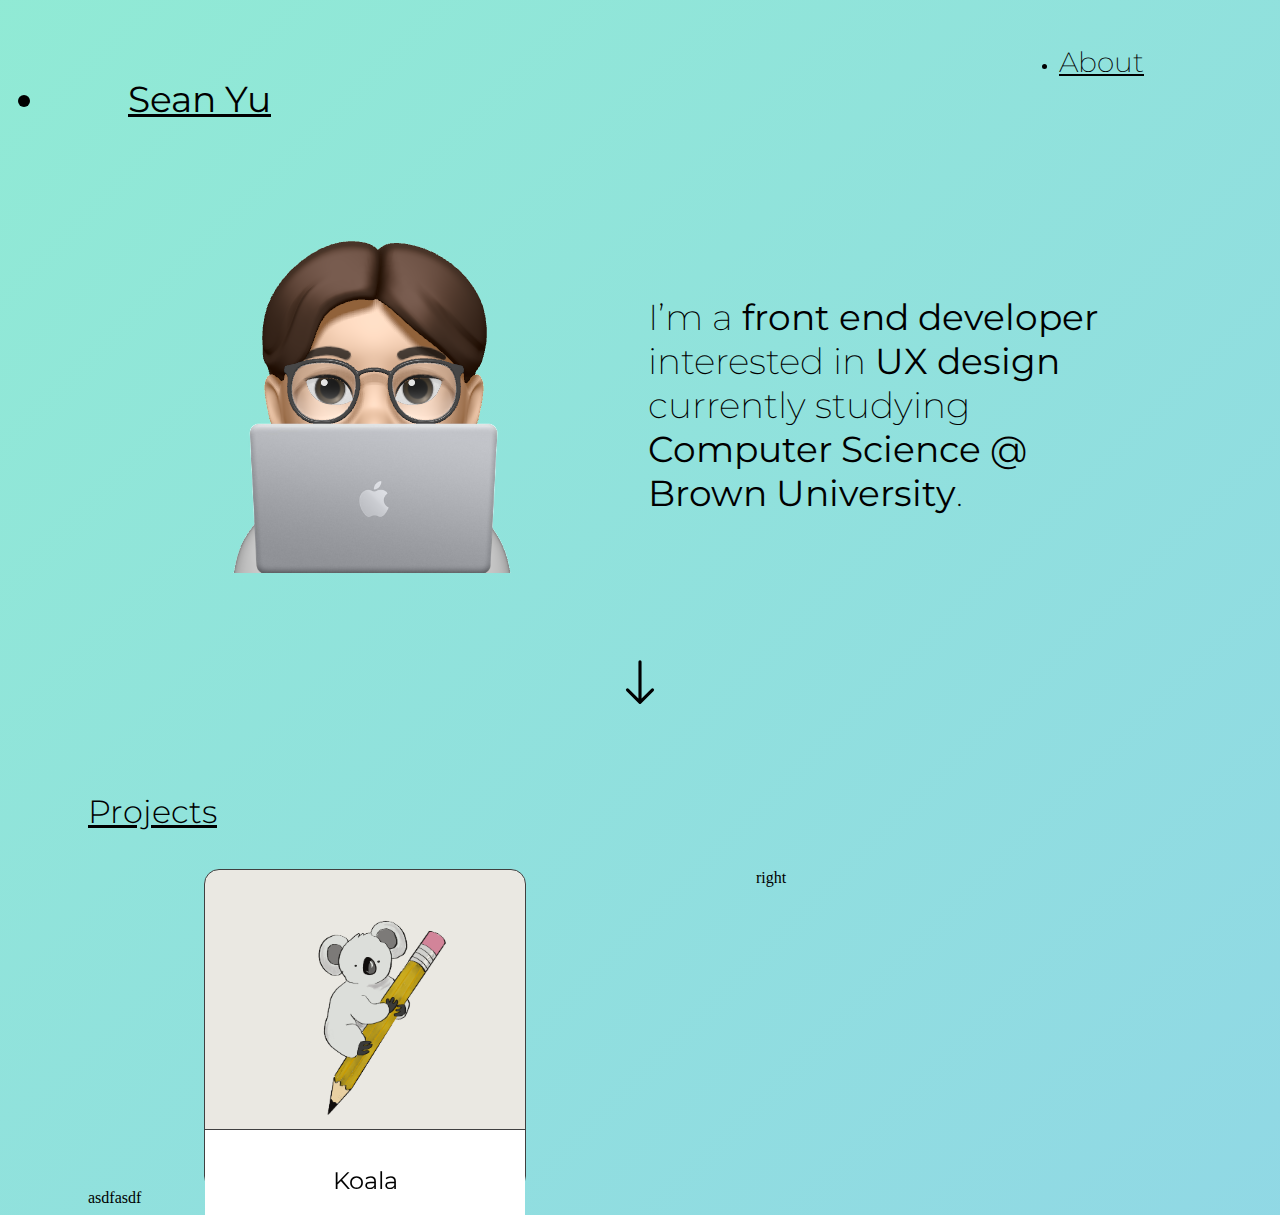
==== index.html @ 19f8ed4d "Add files via upload" ====
<!doctype html>
<html lang="en">
  <head>
    <meta charset="utf-8">
    <link rel="stylesheet" href="style.css">
    <meta name="viewport" content="width=device-width, initial-scale=1">
    <title>Sean Yu</title>
    <link rel="icon" type="image/x-icon" href="assets/realmoji.png">
    <link rel="preconnect" href="https://fonts.googleapis.com"><link rel="preconnect" href="https://fonts.gstatic.com" crossorigin><link href="https://fonts.googleapis.com/css2?family=Montserrat+Alternates:ital,wght@0,100;0,300;0,600;0,700;1,300&family=Montserrat:ital,wght@0,100;0,200;0,300;0,400;0,500;0,600;0,700;1,200;1,300;1,400;1,500;1,600;1,700&display=swap" rel="stylesheet">
    <link href="https://cdn.jsdelivr.net/npm/bootstrap@5.2.3/dist/css/bootstrap.min.css" rel="stylesheet" integrity="sha384-rbsA2VBKQhggwzxH7pPCaAqO46MgnOM80zW1RWuH61DGLwZJEdK2Kadq2F9CUG65" crossorigin="anonymous">
  </head>
  <body>
    <div class = "top">
      <ul class="nav">
        <li class="navbar-brand">
          <a class="nav-link" aria-current="page" href="#" style = "font-size: 36px; color:black; padding-left: 0;"><u>Sean Yu</u></a>
        </li>
        <div class = "nav-right">
          <li class="nav-item">
            <a class="nav-link" href="#" style = "font-size: 28px; color:black; ">About</a>
          </li>
        </div>
      </ul>
      <div class="grid">
        <div class="left-col">
          <div class = "pic-box">
            <img src = assets/realmoji.png>
          </div>
        </div>
        <div class = "right-col">
          <div class = "textbox" style = "font-size: 36px;">
            I’m a <strong>front end developer</strong> interested 
            in <strong>UX design</strong> currently studying <strong>Computer Science 
             @ Brown University</strong>.
          </div>
        </div>
      </div>
      <div class="arrow-div">
     
        <svg xmlns="http://www.w3.org/2000/svg" width="50" height="50" fill="currentColor" class="bi bi-arrow-down" viewBox="0 0 16 16">
          <path fill-rule="evenodd" d="M8 1a.5.5 0 0 1 .5.5v11.793l3.146-3.147a.5.5 0 0 1 .708.708l-4 4a.5.5 0 0 1-.708 0l-4-4a.5.5 0 0 1 .708-.708L7.5 13.293V1.5A.5.5 0 0 1 8 1z"/>
        </svg>

      </div>

    </div>
    

    <div class = "middle">
      <h1 style = "font-weight: 300;"><u>Projects</u></h1>

    <div class = "grid-small">
      <div class = "row1">
        
        <a href = "#">
          <div class="flip-card">
            <div class="flip-card-inner">
              <div class="flip-card-front">
                <img class = "koala"src = assets/koala3.png>
                <div class = "caption"> 
                  <h2 style = "font-weight: 300;"><strong>Koala</strong></h2>
                </div>
              </div>
              <div class="flip-card-back">
                <div class = "back-content">
                  <h1 style = "font-weight: 300;">Koala</h1>
                  <p>A mock-up for an innovative solution for zoom-fatigued students</p>
                  <li>UI/UX Design</li>
                  <li>User Testing</li>
                </div>
              </div>
            </div>
          </div>
        </a>
        
        <div class = "small-right">
          right
        </div>
      </div>
      asdfasdf
    </div>

    </div>
    
    <script src="https://cdn.jsdelivr.net/npm/bootstrap@5.2.3/dist/js/bootstrap.bundle.min.js" integrity="sha384-kenU1KFdBIe4zVF0s0G1M5b4hcpxyD9F7jL+jjXkk+Q2h455rYXK/7HAuoJl+0I4" crossorigin="anonymous"></script>
  </body>
</html>
---- style.css ----
body{
      background: linear-gradient(-45deg, rgb(238, 119, 82, 0.5), rgb(231, 60, 126, 0.5), rgb(35, 166, 213, 0.5),rgb(35, 213, 171, 0.5));
      background-size: 400% 400%;
      animation: gradient 15s ease infinite;
      padding-bottom:0;
      
  }
  h1 {
    font-family: 'Montserrat', sans-serif;
    font-weight: 200;
  }
  h2{
    font-family: 'Montserrat', sans-serif;
    font-weight: 200;
  }
  .top{
    /* height: 100vh; */
  }
  
  /* gradient created by Alison Quaglia at 
  https://www.sliderrevolution.com/resources/css-animated-background/ */
  @keyframes gradient {
      0% {
          background-position: 0% 50%;
      }
      50% {
          background-position: 100% 50%;
      }
      100% {
          background-position: 0% 50%;
      }
  }
.nav{
    padding-top: 1.8rem;
    display: flex;
    justify-content: space-between;
    /* border-bottom: 1px solid rgba(64, 64, 64, 0.2); */
}
.nav-right {
    display: flex;
    padding-right: 5rem;
    
}
.container-fluid{
    padding-top: 2rem;
}
.navbar-brand {
    font-family:  'Montserrat', sans-serif;
    font-size: 36px;
    padding-left: 5rem;
    padding-top: 2rem;
    font-weight: 400;
}
.nav-item {
    font-family:  'Montserrat', sans-serif;
    padding-right: 3rem;
    font-weight: 200;
}
.grid {
    display: flex;
    flex-direction: row;
    padding-top: 1rem;

}
.left-col{
    display: flex;
    width: 45vw;
    justify-content: flex-end;
    align-items: center;

}
.pic-box{
    padding-right:0rem;
}
.right-col{
    width: 50vw;
    display: flex;
    flex-direction: row;
    justify-content: start;
    align-items: center;

}
.textbox {
    width: 37vw;
    font-family: 'Montserrat', sans-serif;
    padding-top: 5rem;
    font-weight: 200;
    padding-left: 4rem;
}
.arrow-div {
    padding-top: 5rem;
    padding-bottom: 2rem;
    display: flex;
    justify-content: center;
}

.middle{
    padding-top: 2rem;
    padding-right: 5rem;
    padding-left: 5rem;
    
    transition: background 2s linear;
}

.middle:hover{
    background: white;
}
.grid-small{

    padding-top: 1rem;

}
.row1 {
    display: flex;
    flex-direction: row;
    justify-content: space-around;
}

.small-left{
    display: flex;
    flex-direction: column;
    justify-content: center;
    align-items: center;
    width: 30rem;
    border: 1px solid rgba(64, 64, 64);
    border-radius: 15px;
    background-color: rgba(234, 232, 226 );
    outline:1px black;
}
.koala{
    
    width: 90%
    
}
.caption{
    border-top: 1px solid rgba(64, 64, 64);
    padding-top: 1rem;;
    width: 100%;
    display: flex;
    justify-content: center;
    background-color: white;
}
.small-right{
    width: 20rem;
    height: 20rem;
    outline: 1px black
}
/* The flip card container - set the width and height to whatever you want. We have added the border property to demonstrate that the flip itself goes out of the box on hover (remove perspective if you don't want the 3D effect */
.flip-card {
    border-radius: 15px;
    background-color: rgba(234, 232, 226 );
    background-color: transparent;
    width: 20rem;
    height: 20rem;
    /* border: 1px solid #f1f1f1; */
    perspective: 1000px; /* Remove this if you don't want the 3D effect */
  }
  
  /* This container is needed to position the front and back side */
  .flip-card-inner {
    position: relative;
    width: 100%;
    height: 100%;
    text-align: center;
    transition: transform 0.8s;
    transform-style: preserve-3d;
  }
  
  /* Do an horizontal flip when you move the mouse over the flip box container */
  .flip-card:hover .flip-card-inner {
    transform: rotateY(180deg);
  }
  
  /* Position the front and back side */
  .flip-card-front, .flip-card-back {
    border-radius: 15px;
    border: 1px solid rgba(64, 64, 64);
    position: absolute;
    width: 100%;
    height: 100%;
    -webkit-backface-visibility: hidden; /* Safari */
    backface-visibility: hidden;
  }
  
  /* Style the front side (fallback if image is missing) */
  .flip-card-front {
    background-color: rgba(234, 232, 226 );
    color: black;
  }
  
  /* Style the back side */
  .flip-card-back {
    color: black;
    background-color: rgba(234, 232, 226 );
    transform: rotateY(180deg);
    display: flex;
    flex-direction: column;
    text-align: left;
  }
  .back-content{
    padding: 2rem;;
  }
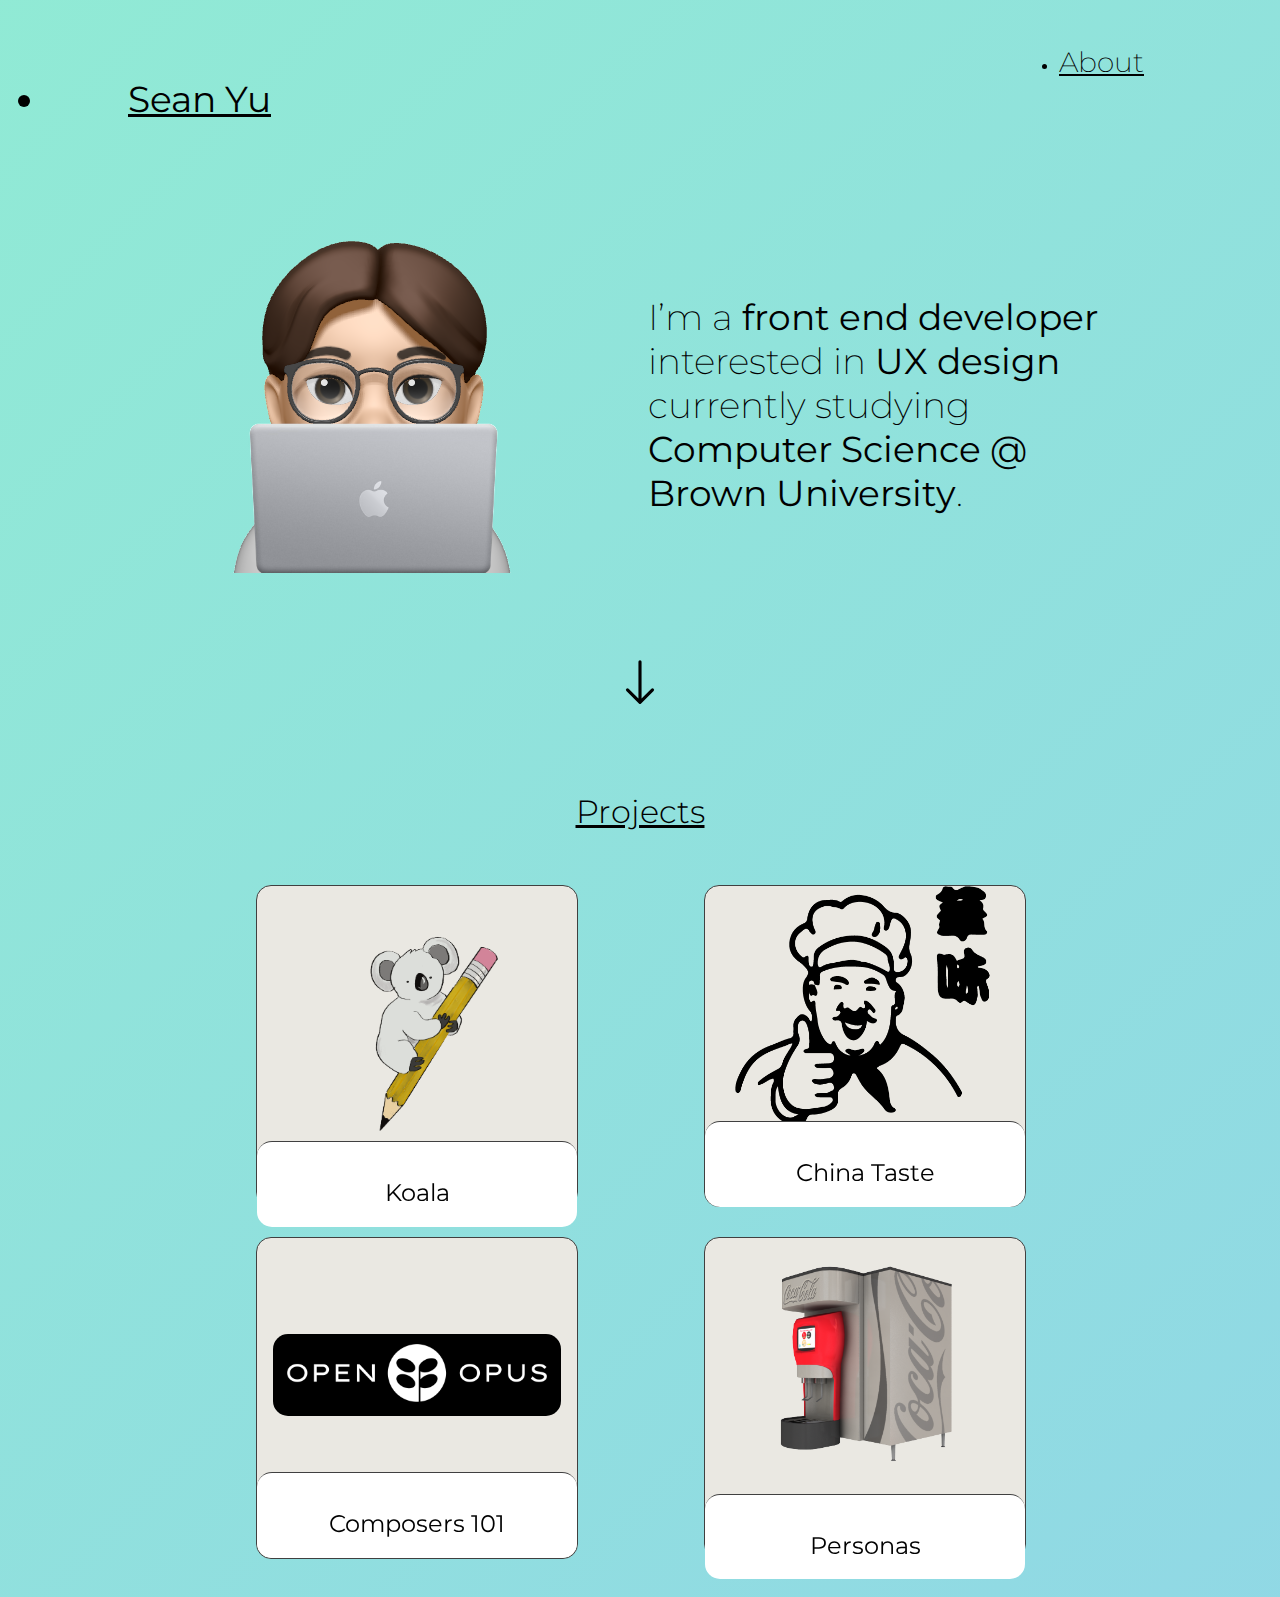
==== commit 7166f9d4: "Add files via upload" ====
--- a/index.html
+++ b/index.html
@@ -73,11 +73,78 @@
           </div>
         </a>
         
-        <div class = "small-right">
-          right
-        </div>
+        <a href = "#">
+          <div class="flip-card">
+            <div class="flip-card-inner">
+              <div class="flip-card-front">
+                <div class = "pichold1">
+                  <img class = "china"src = assets/Logo.png>
+                </div>
+                <div class = "caption"> 
+                  <h2 style = "font-weight: 300;"><strong>China Taste</strong></h2>
+                </div>
+              </div>
+              <div class="flip-card-back">
+                <div class = "back-content">
+                  <h1 style = "font-weight: 300;">China Taste</h1>
+                  <p>A fresh design for a classic taste</p>
+                  <li>Responsive Design</li>
+                  <li>HTML/CSS with Bootstrap</li>
+                </div>
+              </div>
+            </div>
+          </div>
+        </a>
       </div>
-      asdfasdf
+      <div class = "row1">
+        
+        <a href = "#">
+          <div class="flip-card">
+            <div class="flip-card-inner">
+              <div class="flip-card-front">
+                <div class = "pichold2">
+                  <div class = "pichold3">
+                    <img class = "koala"src = assets/openOpus.png>
+                  </div>
+                </div>
+                
+                <div class = "caption"> 
+                  <h2 style = "font-weight: 300;"><strong>Composers 101</strong></h2>
+                </div>
+              </div>
+              <div class="flip-card-back">
+                <div class = "back-content">
+                  <h2 style = "font-weight: 300;">Composers 101</h2>
+                  <p>A gallery of composers for the classical newbie</p>
+                  <li>Reactive Design</li>
+                  <li>APIs</li>
+                </div>
+              </div>
+            </div>
+          </div>
+        </a>
+        
+        <a href = "#">
+          <div class="flip-card">
+            <div class="flip-card-inner">
+              <div class="flip-card-front">
+                <img class = "drink" src = assets/coolersandfountains.image.350-449.png>
+                <div class = "caption"> 
+                  <h2 style = "font-weight: 300;"><strong>Personas</strong></h2>
+                </div>
+              </div>
+              <div class="flip-card-back">
+                <div class = "back-content">
+                  <h1 style = "font-weight: 300;">Personas</h1>
+                  <p>Surveing and learning about the Ratty's patrons</p>
+                  <li>User Interview</li>
+                  <li>Stakeholder Analysis</li>
+                </div>
+              </div>
+            </div>
+          </div>
+        </a>
+      </div>
     </div>
 
     </div>
--- a/style.css
+++ b/style.css
@@ -14,6 +14,9 @@
   h2{
     font-family: 'Montserrat', sans-serif;
     font-weight: 200;
+  }
+  p, li{
+    font-family: 'Montserrat', sans-serif;
   }
   .top{
     /* height: 100vh; */
@@ -100,6 +103,9 @@
     padding-top: 2rem;
     padding-right: 5rem;
     padding-left: 5rem;
+    display: flex;
+    flex-direction: column;
+    align-items: center;
     
     transition: background 2s linear;
 }
@@ -108,11 +114,14 @@
     background: white;
 }
 .grid-small{
-
     padding-top: 1rem;
+    padding-bottom: 1rem;
+    width: 70vw;
 
 }
 .row1 {
+    padding-top: 1rem;
+    padding-bottom: 1rem;
     display: flex;
     flex-direction: row;
     justify-content: space-around;
@@ -129,13 +138,37 @@
     background-color: rgba(234, 232, 226 );
     outline:1px black;
 }
-.koala{
+.koala, .china{
     
     width: 90%
     
+}
+.pichold1{
+    display: flex;
+    justify-content: center;
+    /* align-items: center; */
+    height: 90%;
+}
+.pichold2{
+    display: flex;
+    justify-content: center;
+    padding-top: 6rem;;
+}
+.pichold3{
+    
+    width: 90%;
+    padding-top: 10px;
+    padding-bottom:10px;
+    background-color: black;
+    border-radius: 15px;
+}
+.drink{
+    height: 80%;
 }
 .caption{
     border-top: 1px solid rgba(64, 64, 64);
+   
+    border-radius: 15px;
     padding-top: 1rem;;
     width: 100%;
     display: flex;
@@ -147,6 +180,8 @@
     height: 20rem;
     outline: 1px black
 }
+
+/* flip cards taken from W3 Schools: https://www.w3schools.com/howto/howto_css_flip_card.asp*/
 /* The flip card container - set the width and height to whatever you want. We have added the border property to demonstrate that the flip itself goes out of the box on hover (remove perspective if you don't want the 3D effect */
 .flip-card {
     border-radius: 15px;
@@ -188,6 +223,10 @@
   .flip-card-front {
     background-color: rgba(234, 232, 226 );
     color: black;
+    display: flex;
+    flex-direction: column;
+    justify-content: space-between;
+    align-items: center;
   }
   
   /* Style the back side */
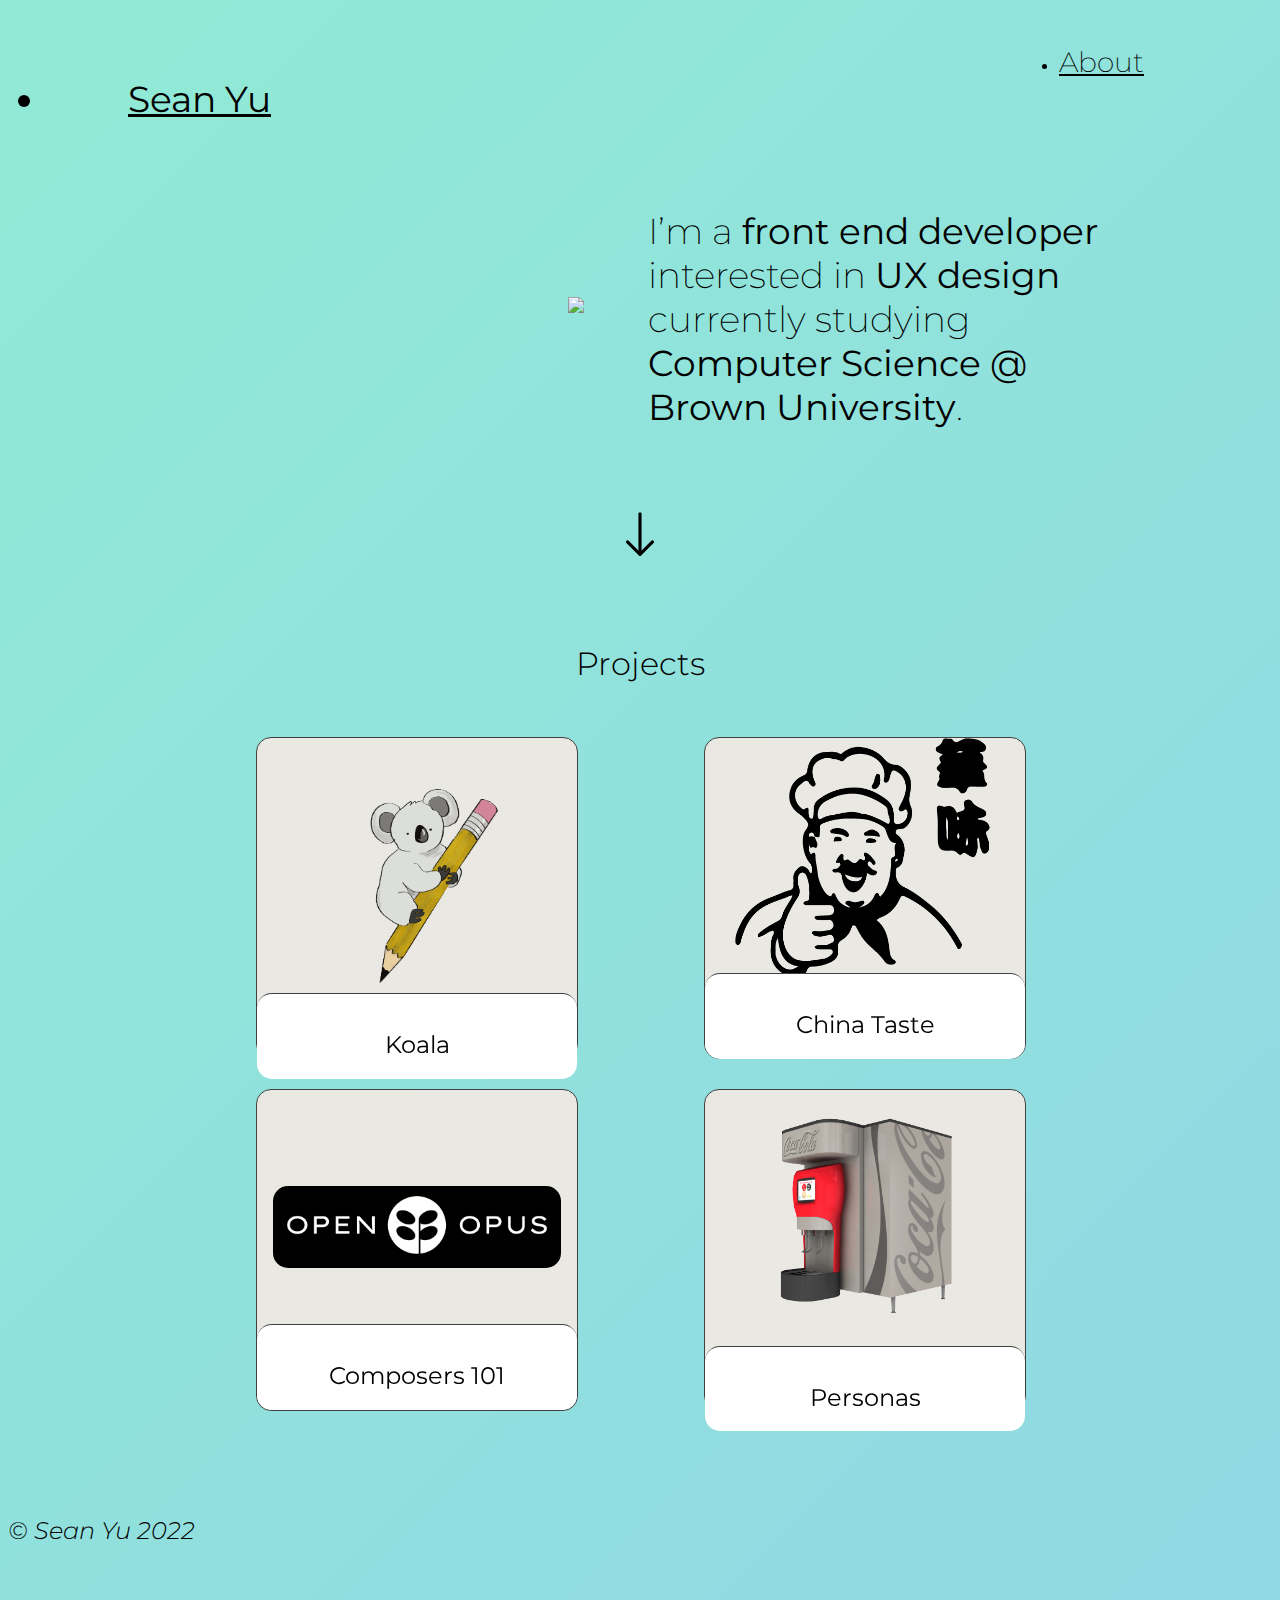
==== commit 73b70430: "Add files via upload" ====
--- a/index.html
+++ b/index.html
@@ -13,7 +13,7 @@
     <div class = "top">
       <ul class="nav">
         <li class="navbar-brand">
-          <a class="nav-link" aria-current="page" href="#" style = "font-size: 36px; color:black; padding-left: 0;"><u>Sean Yu</u></a>
+          <a class="nav-link" aria-current="page" href="#" style = "font-size: 36px; color:black; padding-left: 0;">Sean Yu</a>
         </li>
         <div class = "nav-right">
           <li class="nav-item">
@@ -24,7 +24,7 @@
       <div class="grid">
         <div class="left-col">
           <div class = "pic-box">
-            <img src = assets/realmoji.png>
+            <img src = assets/EmojiMovie691993458-unscreen.gif>
           </div>
         </div>
         <div class = "right-col">
@@ -47,106 +47,108 @@
     
 
     <div class = "middle">
-      <h1 style = "font-weight: 300;"><u>Projects</u></h1>
+      <h1 style = "font-weight: 300;">Projects</h1>
 
-    <div class = "grid-small">
-      <div class = "row1">
-        
-        <a href = "#">
-          <div class="flip-card">
-            <div class="flip-card-inner">
-              <div class="flip-card-front">
-                <img class = "koala"src = assets/koala3.png>
-                <div class = "caption"> 
-                  <h2 style = "font-weight: 300;"><strong>Koala</strong></h2>
+      <div class = "grid-small">
+        <div class = "row1">
+          
+          <a href = "koala.html">
+            <div class="flip-card">
+              <div class="flip-card-inner">
+                <div class="flip-card-front">
+                  <img class = "koala"src = assets/koala3.png>
+                  <div class = "caption"> 
+                    <h2 style = "font-weight: 300;"><strong>Koala</strong></h2>
+                  </div>
                 </div>
-              </div>
-              <div class="flip-card-back">
-                <div class = "back-content">
-                  <h1 style = "font-weight: 300;">Koala</h1>
-                  <p>A mock-up for an innovative solution for zoom-fatigued students</p>
-                  <li>UI/UX Design</li>
-                  <li>User Testing</li>
+                <div class="flip-card-back">
+                  <div class = "back-content">
+                    <h1 style = "font-weight: 300;">Koala</h1>
+                    <p>A mock-up for an innovative solution for zoom-fatigued students</p>
+                    <li>UI/UX Design</li>
+                    <li>User Testing</li>
+                  </div>
                 </div>
               </div>
             </div>
-          </div>
-        </a>
-        
-        <a href = "#">
-          <div class="flip-card">
-            <div class="flip-card-inner">
-              <div class="flip-card-front">
-                <div class = "pichold1">
-                  <img class = "china"src = assets/Logo.png>
+          </a>
+          
+          <a href = "china-taste.html">
+            <div class="flip-card">
+              <div class="flip-card-inner">
+                <div class="flip-card-front">
+                  <div class = "pichold1">
+                    <img class = "china"src = assets/Logo.png>
+                  </div>
+                  <div class = "caption"> 
+                    <h2 style = "font-weight: 300;"><strong>China Taste</strong></h2>
+                  </div>
                 </div>
-                <div class = "caption"> 
-                  <h2 style = "font-weight: 300;"><strong>China Taste</strong></h2>
-                </div>
-              </div>
-              <div class="flip-card-back">
-                <div class = "back-content">
-                  <h1 style = "font-weight: 300;">China Taste</h1>
-                  <p>A fresh design for a classic taste</p>
-                  <li>Responsive Design</li>
-                  <li>HTML/CSS with Bootstrap</li>
+                <div class="flip-card-back">
+                  <div class = "back-content">
+                    <h1 style = "font-weight: 300;">China Taste</h1>
+                    <p>A fresh design for a classic taste</p>
+                    <li>Responsive Design</li>
+                    <li>HTML/CSS with Bootstrap</li>
+                  </div>
                 </div>
               </div>
             </div>
-          </div>
-        </a>
-      </div>
-      <div class = "row1">
-        
-        <a href = "#">
-          <div class="flip-card">
-            <div class="flip-card-inner">
-              <div class="flip-card-front">
-                <div class = "pichold2">
-                  <div class = "pichold3">
-                    <img class = "koala"src = assets/openOpus.png>
+          </a>
+        </div>
+        <div class = "row1">
+          
+          <a href = "#">
+            <div class="flip-card">
+              <div class="flip-card-inner">
+                <div class="flip-card-front">
+                  <div class = "pichold2">
+                    <div class = "pichold3">
+                      <img class = "koala"src = assets/openOpus.png>
+                    </div>
+                  </div>
+                  
+                  <div class = "caption"> 
+                    <h2 style = "font-weight: 300;"><strong>Composers 101</strong></h2>
                   </div>
                 </div>
-                
-                <div class = "caption"> 
-                  <h2 style = "font-weight: 300;"><strong>Composers 101</strong></h2>
-                </div>
-              </div>
-              <div class="flip-card-back">
-                <div class = "back-content">
-                  <h2 style = "font-weight: 300;">Composers 101</h2>
-                  <p>A gallery of composers for the classical newbie</p>
-                  <li>Reactive Design</li>
-                  <li>APIs</li>
+                <div class="flip-card-back">
+                  <div class = "back-content">
+                    <h2 style = "font-weight: 300;">Composers 101</h2>
+                    <p>A gallery of composers for the classical newbie</p>
+                    <li>Reactive Design</li>
+                    <li>APIs</li>
+                  </div>
                 </div>
               </div>
             </div>
-          </div>
-        </a>
-        
-        <a href = "#">
-          <div class="flip-card">
-            <div class="flip-card-inner">
-              <div class="flip-card-front">
-                <img class = "drink" src = assets/coolersandfountains.image.350-449.png>
-                <div class = "caption"> 
-                  <h2 style = "font-weight: 300;"><strong>Personas</strong></h2>
+          </a>
+          
+          <a href = "#">
+            <div class="flip-card">
+              <div class="flip-card-inner">
+                <div class="flip-card-front">
+                  <img class = "drink" src = assets/coolersandfountains.image.350-449.png>
+                  <div class = "caption"> 
+                    <h2 style = "font-weight: 300;"><strong>Personas</strong></h2>
+                  </div>
                 </div>
-              </div>
-              <div class="flip-card-back">
-                <div class = "back-content">
-                  <h1 style = "font-weight: 300;">Personas</h1>
-                  <p>Surveing and learning about the Ratty's patrons</p>
-                  <li>User Interview</li>
-                  <li>Stakeholder Analysis</li>
+                <div class="flip-card-back">
+                  <div class = "back-content">
+                    <h1 style = "font-weight: 300;">Personas</h1>
+                    <p>Surveing and learning about the Ratty's patrons</p>
+                    <li>User Interview</li>
+                    <li>Stakeholder Analysis</li>
+                  </div>
                 </div>
               </div>
             </div>
-          </div>
-        </a>
+          </a>
+        </div>
       </div>
     </div>
-
+    <div class = "footer">
+      <div><p style = "font-weight: 300; font-size:24px;"><i>© Sean Yu 2022</i></p></div>
     </div>
     
     <script src="https://cdn.jsdelivr.net/npm/bootstrap@5.2.3/dist/js/bootstrap.bundle.min.js" integrity="sha384-kenU1KFdBIe4zVF0s0G1M5b4hcpxyD9F7jL+jjXkk+Q2h455rYXK/7HAuoJl+0I4" crossorigin="anonymous"></script>
--- a/style.css
+++ b/style.css
@@ -18,9 +18,7 @@
   p, li{
     font-family: 'Montserrat', sans-serif;
   }
-  .top{
-    /* height: 100vh; */
-  }
+
   
   /* gradient created by Alison Quaglia at 
   https://www.sliderrevolution.com/resources/css-animated-background/ */
@@ -72,10 +70,10 @@
     width: 45vw;
     justify-content: flex-end;
     align-items: center;
-
 }
 .pic-box{
-    padding-right:0rem;
+    padding-top:2rem;
+    background-color: transparent;
 }
 .right-col{
     width: 50vw;
@@ -88,7 +86,7 @@
 .textbox {
     width: 37vw;
     font-family: 'Montserrat', sans-serif;
-    padding-top: 5rem;
+    padding-top: 3.5rem;
     font-weight: 200;
     padding-left: 4rem;
 }
@@ -111,7 +109,7 @@
 }
 
 .middle:hover{
-    background: white;
+    background: #F5F5DC;
 }
 .grid-small{
     padding-top: 1rem;
@@ -240,4 +238,10 @@
   }
   .back-content{
     padding: 2rem;;
-  }+  }
+
+.footer {
+    display:flex;
+    height: 20vh;
+    align-items: center;
+}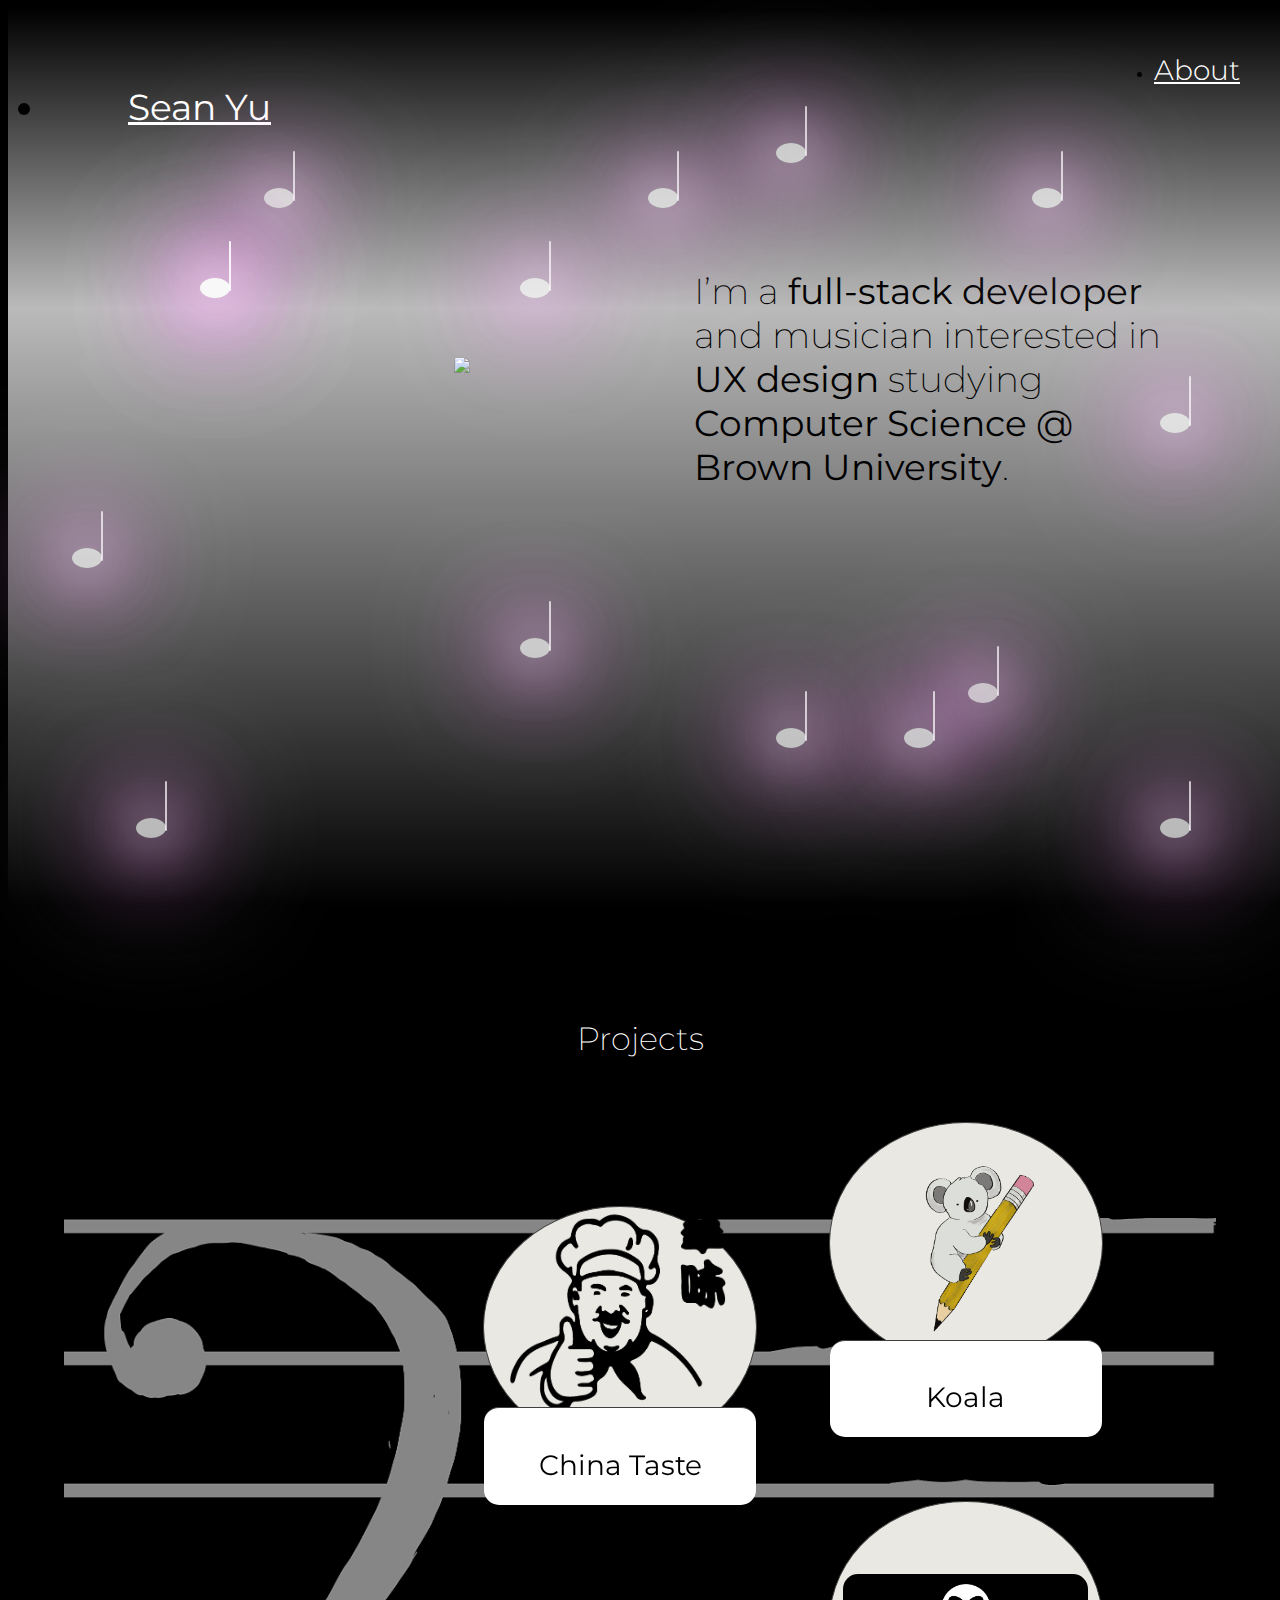
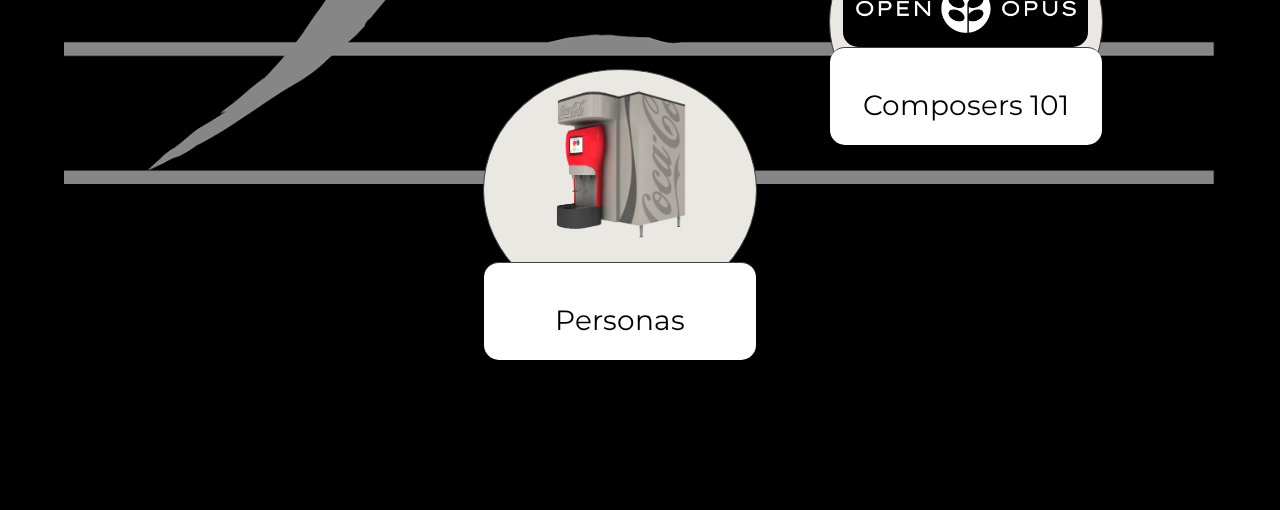
==== commit 7655b3df: "Add files via upload" ====
--- a/index.html
+++ b/index.html
@@ -2,151 +2,166 @@
 <html lang="en">
   <head>
     <meta charset="utf-8">
-    <link rel="stylesheet" href="style.css">
+    <link rel="stylesheet" href="style2.css">
     <meta name="viewport" content="width=device-width, initial-scale=1">
     <title>Sean Yu</title>
     <link rel="icon" type="image/x-icon" href="assets/realmoji.png">
     <link rel="preconnect" href="https://fonts.googleapis.com"><link rel="preconnect" href="https://fonts.gstatic.com" crossorigin><link href="https://fonts.googleapis.com/css2?family=Montserrat+Alternates:ital,wght@0,100;0,300;0,600;0,700;1,300&family=Montserrat:ital,wght@0,100;0,200;0,300;0,400;0,500;0,600;0,700;1,200;1,300;1,400;1,500;1,600;1,700&display=swap" rel="stylesheet">
     <link href="https://cdn.jsdelivr.net/npm/bootstrap@5.2.3/dist/css/bootstrap.min.css" rel="stylesheet" integrity="sha384-rbsA2VBKQhggwzxH7pPCaAqO46MgnOM80zW1RWuH61DGLwZJEdK2Kadq2F9CUG65" crossorigin="anonymous">
+
   </head>
-  <body>
-    <div class = "top">
-      <ul class="nav">
-        <li class="navbar-brand">
-          <a class="nav-link" aria-current="page" href="#" style = "font-size: 36px; color:black; padding-left: 0;">Sean Yu</a>
-        </li>
-        <div class = "nav-right">
-          <li class="nav-item">
-            <a class="nav-link" href="#" style = "font-size: 28px; color:black; ">About</a>
-          </li>
+
+  <body style = "background-color: black;">
+    <div class="wrapper">
+        <ul class="nav">
+            <li class="navbar-brand">
+              <a class="nav-link" aria-current="page" href="#" style = "font-size: 36px; color:white; padding-left: 0;">Sean Yu</a>
+            </li>
+            <li class="nav-item">
+                <a class="nav-link" href="#" style = "font-size: 28px; color:white; ">About</a>
+            </li>
+        </ul>
+        <figure class="grid">
+            <figure class="left-col">
+              <figure class = "pic-box">
+                <img src = assets/EmojiMovie691993458-unscreen.gif>
+              </figure>
+            </figure>
+            <figure class = "right-col">
+              <figure class = "textbox" style = "font-size: 36px;">
+                I’m a <strong>full-stack developer</strong> and musician interested 
+                in <strong>UX design</strong> studying <strong>Computer Science 
+                 @ Brown University</strong>.
+                </figure>
+            </figure>
+        </figure>
+        <div><span class="dot"></span></div>
+        <div><span class="dot"></span></div>
+        <div><span class="dot"></span></div>
+        <div><span class="dot"></span></div>
+        <div><span class="dot"></span></div>
+        <div><span class="dot"></span></div>
+        <div><span class="dot"></span></div>
+        <div><span class="dot"></span></div>
+        <div><span class="dot"></span></div>
+        <div><span class="dot"></span></div>
+        <div><span class="dot"></span></div>
+        <div><span class="dot"></span></div>
+        <div><span class="dot"></span></div>
+        <div><span class="dot"></span></div>
+        <div><span class="dot"></span></div>
+    </div>
+    <div style = "background-color: black; width: 100%; height: 110vh;">
+    </div>
+    <div class = middle-container>
+        <h1 style = "color: white">Projects</h1>
+        <div>
+            <div class = "grid-small">
+
+                  <div style = "position: absolute; right: 10%; top: 5%">
+                    <a href = "koala.html">
+                        <div class="flip-card" style = "left: 10%">
+                          <div class="flip-card-inner">
+                            <div class="flip-card-front">
+                              <img class = "koala"src = assets/koala3.png>
+                              <div class = "caption"> 
+                                <h2 style = "font-weight: 300; font-size: 28px;"><strong>Koala</strong></h2>
+                              </div>
+                            </div>
+                            <div class="flip-card-back">
+                              <div class = "back-content">
+                                <h1 style = "font-weight: 300; font-size: 20px">Koala</h1>
+                                <p style = "font-size: 10px;">A mock-up for an innovative solution for zoom-fatigued students</p>
+                                <li style = "font-size: 10px;">UI/UX Design</li>
+                                <li style = "font-size: 10px;">User Testing</li>
+                              </div>
+                            </div>
+                          </div>
+                        </div>
+                      </a>
+                  </div>
+                  
+                <div style = "position: absolute; right: 40%; top: 15% ">
+                  <a href = "china-taste.html">
+                    <div class="flip-card">
+                      <div class="flip-card-inner">
+                        <div class="flip-card-front">
+                          <div class = "pichold1">
+                            <img class = "china"src = assets/Logo.png>
+                          </div>
+                          <div class = "caption"> 
+                            <h2 style = "font-weight: 300; font-size: 28px;"><strong>China Taste</strong></h2>
+                          </div>
+                        </div>
+                        <div class="flip-card-back">
+                          <div class = "back-content">
+                            <h1 style = "font-weight: 300; font-size: 20px">China Taste</h1>
+                            <p style = "font-size: 10px;">A fresh design for a classic taste</p>
+                            <li style = "font-size: 10px;">Responsive Design</li>
+                            <li style = "font-size: 10px;">HTML/CSS with Bootstrap</li>
+                          </div>
+                        </div>
+                      </div>
+                    </div>
+                  </a>
+                </div>
+
+
+                <div style = "position: absolute; right: 10%; top: 50%">
+                  <a href = "#">
+                    <div class="flip-card">
+                      <div class="flip-card-inner">
+                        <div class="flip-card-front">
+                          <div class = "pichold2">
+                            <div class = "pichold3">
+                              <img class = "koala"src = assets/openOpus.png>
+                            </div>
+                          </div>
+                          
+                          <div class = "caption"> 
+                            <h2 style = "font-weight: 300; font-size: 28px;"><strong>Composers 101</strong></h2>
+                          </div>
+                        </div>
+                        <div class="flip-card-back">
+                          <div class = "back-content">
+                            <h2 style = "font-weight: 300; font-size: 20px">Composers 101</h2>
+                            <p style = "font-size: 10px;">A gallery of composers for the classical newbie</p>
+                            <li style = "font-size: 10px;">Reactive Design</li>
+                            <li style = "font-size: 10px;">APIs</li>
+                          </div>
+                        </div>
+                      </div>
+                    </div>
+                  </a>
+                </div>
+                <div style = "position: absolute; right: 40%; top: 70%;">
+                  <a href = "#">
+                    <div class="flip-card">
+                      <div class="flip-card-inner">
+                        <div class="flip-card-front">
+                          <img class = "drink" src = assets/coolersandfountains.image.350-449.png>
+                          <div class = "caption"> 
+                            <h2 style = "font-weight: 300; font-size: 28px;"><strong>Personas</strong></h2>
+                          </div>
+                        </div>
+                        <div class="flip-card-back">
+                          <div class = "back-content">
+                            <h1 style = "font-weight: 300; font-size: 20px">Personas</h1>
+                            <p style = "font-size: 10px;">Surveing and learning about the Ratty's patrons</p>
+                            <li style = "font-size: 10px;">User Interview</li>
+                            <li style = "font-size: 10px;">Stakeholder Analysis</li>
+                          </div>
+                        </div>
+                      </div>
+                    </div>
+                  </a>
+                </div>
+
+              </div>
         </div>
-      </ul>
-      <div class="grid">
-        <div class="left-col">
-          <div class = "pic-box">
-            <img src = assets/EmojiMovie691993458-unscreen.gif>
-          </div>
-        </div>
-        <div class = "right-col">
-          <div class = "textbox" style = "font-size: 36px;">
-            I’m a <strong>front end developer</strong> interested 
-            in <strong>UX design</strong> currently studying <strong>Computer Science 
-             @ Brown University</strong>.
-          </div>
-        </div>
-      </div>
-      <div class="arrow-div">
-     
-        <svg xmlns="http://www.w3.org/2000/svg" width="50" height="50" fill="currentColor" class="bi bi-arrow-down" viewBox="0 0 16 16">
-          <path fill-rule="evenodd" d="M8 1a.5.5 0 0 1 .5.5v11.793l3.146-3.147a.5.5 0 0 1 .708.708l-4 4a.5.5 0 0 1-.708 0l-4-4a.5.5 0 0 1 .708-.708L7.5 13.293V1.5A.5.5 0 0 1 8 1z"/>
-        </svg>
-
-      </div>
-
     </div>
     
-
-    <div class = "middle">
-      <h1 style = "font-weight: 300;">Projects</h1>
-
-      <div class = "grid-small">
-        <div class = "row1">
-          
-          <a href = "koala.html">
-            <div class="flip-card">
-              <div class="flip-card-inner">
-                <div class="flip-card-front">
-                  <img class = "koala"src = assets/koala3.png>
-                  <div class = "caption"> 
-                    <h2 style = "font-weight: 300;"><strong>Koala</strong></h2>
-                  </div>
-                </div>
-                <div class="flip-card-back">
-                  <div class = "back-content">
-                    <h1 style = "font-weight: 300;">Koala</h1>
-                    <p>A mock-up for an innovative solution for zoom-fatigued students</p>
-                    <li>UI/UX Design</li>
-                    <li>User Testing</li>
-                  </div>
-                </div>
-              </div>
-            </div>
-          </a>
-          
-          <a href = "china-taste.html">
-            <div class="flip-card">
-              <div class="flip-card-inner">
-                <div class="flip-card-front">
-                  <div class = "pichold1">
-                    <img class = "china"src = assets/Logo.png>
-                  </div>
-                  <div class = "caption"> 
-                    <h2 style = "font-weight: 300;"><strong>China Taste</strong></h2>
-                  </div>
-                </div>
-                <div class="flip-card-back">
-                  <div class = "back-content">
-                    <h1 style = "font-weight: 300;">China Taste</h1>
-                    <p>A fresh design for a classic taste</p>
-                    <li>Responsive Design</li>
-                    <li>HTML/CSS with Bootstrap</li>
-                  </div>
-                </div>
-              </div>
-            </div>
-          </a>
-        </div>
-        <div class = "row1">
-          
-          <a href = "#">
-            <div class="flip-card">
-              <div class="flip-card-inner">
-                <div class="flip-card-front">
-                  <div class = "pichold2">
-                    <div class = "pichold3">
-                      <img class = "koala"src = assets/openOpus.png>
-                    </div>
-                  </div>
-                  
-                  <div class = "caption"> 
-                    <h2 style = "font-weight: 300;"><strong>Composers 101</strong></h2>
-                  </div>
-                </div>
-                <div class="flip-card-back">
-                  <div class = "back-content">
-                    <h2 style = "font-weight: 300;">Composers 101</h2>
-                    <p>A gallery of composers for the classical newbie</p>
-                    <li>Reactive Design</li>
-                    <li>APIs</li>
-                  </div>
-                </div>
-              </div>
-            </div>
-          </a>
-          
-          <a href = "#">
-            <div class="flip-card">
-              <div class="flip-card-inner">
-                <div class="flip-card-front">
-                  <img class = "drink" src = assets/coolersandfountains.image.350-449.png>
-                  <div class = "caption"> 
-                    <h2 style = "font-weight: 300;"><strong>Personas</strong></h2>
-                  </div>
-                </div>
-                <div class="flip-card-back">
-                  <div class = "back-content">
-                    <h1 style = "font-weight: 300;">Personas</h1>
-                    <p>Surveing and learning about the Ratty's patrons</p>
-                    <li>User Interview</li>
-                    <li>Stakeholder Analysis</li>
-                  </div>
-                </div>
-              </div>
-            </div>
-          </a>
-        </div>
-      </div>
-    </div>
+    
     <div class = "footer">
       <div><p style = "font-weight: 300; font-size:24px;"><i>© Sean Yu 2022</i></p></div>
     </div>
--- a/style2.css
+++ b/style2.css
@@ -0,0 +1,408 @@
+
+  
+body{
+    background-color: black;
+    background:black;
+    padding-bottom:0;
+    
+}
+h1 {
+  font-family: 'Montserrat', sans-serif;
+  font-weight: 200;
+}
+h2{
+  font-family: 'Montserrat', sans-serif;
+  font-weight: 200;
+}
+p, li{
+  font-family: 'Montserrat', sans-serif;
+}
+
+
+/* gradient created by Alison Quaglia at 
+https://www.sliderrevolution.com/resources/css-animated-background/ */
+
+.wrapper {
+    height: 100vh;
+    width: 100%;
+    background: linear-gradient(180deg, black, #BABABA 300px, black);
+    position: absolute;
+  }
+  .wrapper h1 {
+    top: 50%;
+    left: 50%;
+    transform: translate(-50%, -50%);
+    position: absolute;
+    font-family: sans-serif;
+    letter-spacing: 1px;
+    word-spacing: 2px;
+    color: #fff;
+    font-size: 40px;
+    font-weight: 888;
+    text-transform: uppercase;
+  }
+  .wrapper div {
+    height: 20px;
+    width: 30px;
+    background-color: rgba(255, 255, 255, 0.7);
+    
+    border-radius: 50%;
+    position: absolute;
+    top: 30%;
+    left: 15%;
+    animation: 4s linear infinite;
+      box-shadow:
+      0 0 60px 5px #fff,  /* inner white */
+      0 0 100px 10px #f0f, /* middle magenta */
+      0 0 140px 20px #fff; /* outer cyan */
+  }
+  div .dot {
+    height: 50px;
+    width: 2px;
+    border-radius: 50px;
+    background: rgba(255, 255, 255, 0.7);
+    position: absolute;
+    top: -185%;
+    right: -2%;
+  }
+  .wrapper div:nth-child(1) {
+    top: 20%;
+    left: 20%;
+    animation: animate 8s linear infinite;
+     animation-delay: 2sec;
+  }
+  .wrapper div:nth-child(2) {
+    top: 10%;
+    left: 80%;
+    animation: animate 10s linear infinite;
+  }
+  .wrapper div:nth-child(3) {
+    top: 30%;
+    left: 40%;
+    animation: animate 5.5s linear infinite;
+  }
+  .wrapper div:nth-child(4) {
+    top: 75%;
+    left: 75%;
+    animation: animate 7s linear infinite;
+  }
+  .wrapper div:nth-child(5) {
+    top: 90%;
+    left: 10%;
+    animation: animate 9s linear infinite;
+    animation-delay: 2sec;
+  }
+  .wrapper div:nth-child(6) {
+    top: 15%;
+    left: 60%;
+    animation: animate 7s linear infinite;
+  }
+  .wrapper div:nth-child(7) {
+    top: 70%;
+    left: 40%;
+    animation: animate 8s linear infinite;
+  }
+  .wrapper div:nth-child(8) {
+    top: 80%;
+    left: 60%;
+    animation: animate 10s linear infinite;
+  }
+  .wrapper div:nth-child(9) {
+    top: 20%;
+    left: 50%;
+    animation: animate 6s linear infinite;
+  }
+  .wrapper div:nth-child(10) {
+    top: 80%;
+    left: 70%;
+    animation: animate 10s linear infinite;
+  }
+  .wrapper div:nth-child(11) {
+    top: 45%;
+    left: 90%;
+    animation: animate 9s linear infinite;
+  }
+  .wrapper div:nth-child(12) {
+    top: 20%;
+    left: 80%;
+    animation: animate 7s linear infinite;
+  }
+  .wrapper div:nth-child(13) {
+    top: 20%;
+    left: 20%;
+    animation: animate 8s linear infinite;
+  }
+  .wrapper div:nth-child(14) {
+    top: 60%;
+    left: 5%;
+    animation: animate 6.5s linear infinite;
+  }
+  .wrapper div:nth-child(15) {
+    top: 90%;
+    left: 90%;
+    animation: animate 12s linear infinite;
+     animation-delay: 1sec;
+  }
+  @keyframes animate {
+    0% {
+      transform: scale(1.3) translateY(0) 
+    }
+    100% {
+      transform: scale(0) translateY(-300px) 
+    }
+  }
+  /* animation template drawn from : 
+  https://codepen.io/diyorbek0309/pen/mdwbEve
+  by Diyorbek Olimov*/
+  
+.nav{
+  padding-top: 1.8rem;
+  display: flex;
+  justify-content: space-between;
+  z-index: 10;
+  /* border-bottom: 1px solid rgba(64, 64, 64, 0.2); */
+}
+.nav-right {
+  display: flex;
+  padding-right: 5rem;
+  position: absolute;
+  /* top: 10%;
+  right: 10%; */
+  
+}
+.container-fluid{
+  padding-top: 2rem;
+}
+.navbar-brand {
+  font-family:  'Montserrat', sans-serif;
+  font-size: 36px;
+  padding-left: 5rem;
+  padding-top: 2rem;
+  font-weight: 400;
+}
+.nav-item {
+  font-family:  'Montserrat', sans-serif;
+  padding-right: 3rem;
+  font-weight: 300;
+}
+.grid {
+  display: flex;
+  flex-direction: row;
+  padding-top: 1rem;
+  z-index:10;
+
+}
+.left-col{
+  display: flex;
+  width: 45vw;
+  justify-content: flex-end;
+  align-items: center;
+}
+.pic-box{
+  padding-top:2rem;
+  background-color: transparent;
+}
+.right-col{
+  width: 50vw;
+  display: flex;
+  flex-direction: row;
+  justify-content: start;
+  align-items: center;
+
+}
+.textbox {
+  width: 37vw;
+  font-family: 'Montserrat', sans-serif;
+  padding-top: 3.5rem;
+  font-weight: 200;
+  padding-left: 4rem;
+}
+.arrow-div {
+  padding-top: 5rem;
+  padding-bottom: 2rem;
+  display: flex;
+  justify-content: center;
+}
+
+.middle-container{
+    display: flex;
+    flex-direction: column;
+    align-items: center;
+    justify-content: center;
+}
+
+.middle{
+    background-image: url("Untitled-6.png");
+    background-size:contain;
+    width: 80%;
+  padding-top: 2rem;
+  padding-right: 5rem;
+  padding-left: 10rem;
+  display: flex;
+  flex-direction: column;
+  align-items: center;
+  
+
+}
+
+
+.grid-small{
+  padding-top: 1rem;
+  padding-bottom: 1rem;
+  width: 90vw;
+  height: 90vh;
+  /* Resize the background image to cover the entire container */
+  background-image: url("Untitled-6 2.png");
+  background-position: center; /* Center the image */
+  background-repeat: no-repeat; /* Do not repeat the image */
+  background-size: contain; 
+  display: flex;
+  position: relative;
+  left:0px;
+  top: 0px;
+  align-items: center;
+  justify-content: center;
+
+}
+.grid-small::before{
+  content: "";
+  background-image: url("Untitled-6 2.png");
+  background-position: center; /* Center the image */
+  background-repeat: no-repeat; /* Do not repeat the image */
+  background-size: contain; 
+  position:absolute;
+  top:0px;
+  left:0px;
+  opacity: 70%
+
+
+}
+.row1 {
+  padding-top: 1rem;
+  padding-bottom: 1rem;
+  display: flex;
+  flex-direction: row;
+  justify-content: space-around;
+}
+
+.small-left{
+  display: flex;
+  flex-direction: column;
+  justify-content: center;
+  align-items: center;
+  width: 30rem;
+  border: 1px solid rgba(64, 64, 64);
+  border-radius: 15px;
+  background-color: rgba(234, 232, 226 );
+  outline:1px black;
+}
+.koala, .china{
+  
+  width: 90%
+  
+}
+.pichold1{
+  display: flex;
+  justify-content: center;
+  /* align-items: center; */
+  height: 90%;
+}
+.pichold2{
+  display: flex;
+  justify-content: center;
+  padding-top: 4.5rem;
+}
+.pichold3{
+  
+  width: 90%;
+  padding-top: 10px;
+  padding-bottom:10px;
+  background-color: black;
+  border-radius: 15px;
+}
+.drink{
+  height: 80%;
+}
+.caption{
+  border-top: 1px solid rgba(64, 64, 64);
+ 
+  border-radius: 15px;
+  padding-top: 1rem;;
+  width: 100%;
+  display: flex;
+  justify-content: center;
+  background-color: white;
+}
+.small-right{
+  width: 20rem;
+  height: 20rem;
+  outline: 1px black
+}
+
+/* flip cards taken from W3 Schools: https://www.w3schools.com/howto/howto_css_flip_card.asp*/
+/* The flip card container - set the width and height to whatever you want. We have added the border property to demonstrate that the flip itself goes out of the box on hover (remove perspective if you don't want the 3D effect */
+.flip-card {
+  border-radius: 15px;
+  background-color: rgba(234, 232, 226 );
+  background-color: transparent;
+  width: 17rem;
+  height: 15rem;
+  /* border: 1px solid #f1f1f1; */
+  perspective: 1000px; /* Remove this if you don't want the 3D effect */
+}
+
+/* This container is needed to position the front and back side */
+.flip-card-inner {
+  position: relative;
+  width: 100%;
+  height: 100%;
+  text-align: center;
+  transition: transform 0.8s;
+  transform-style: preserve-3d;
+}
+
+/* Do an horizontal flip when you move the mouse over the flip box container */
+.flip-card:hover .flip-card-inner {
+  transform: rotateY(180deg) scale(2.0);
+
+}
+
+/* Position the front and back side */
+.flip-card-front, .flip-card-back {
+  border-radius: 50%;
+  border: 1px solid rgba(64, 64, 64);
+  position: absolute;
+  width: 100%;
+  height: 100%;
+  -webkit-backface-visibility: hidden; /* Safari */
+  backface-visibility: hidden;
+}
+
+/* Style the front side (fallback if image is missing) */
+.flip-card-front {
+  background-color: rgba(234, 232, 226 );
+  color: black;
+  display: flex;
+  flex-direction: column;
+  justify-content: space-between;
+  align-items: center;
+}
+
+/* Style the back side */
+.flip-card-back {
+  color: black;
+  background-color: rgba(234, 232, 226 );
+  transform: rotateY(180deg);
+  display: flex;
+  flex-direction: column;
+  text-align: left;
+}
+.back-content{
+  padding: 3rem;;
+}
+
+.footer {
+  display:flex;
+  height: 20vh;
+  align-items: center;
+}